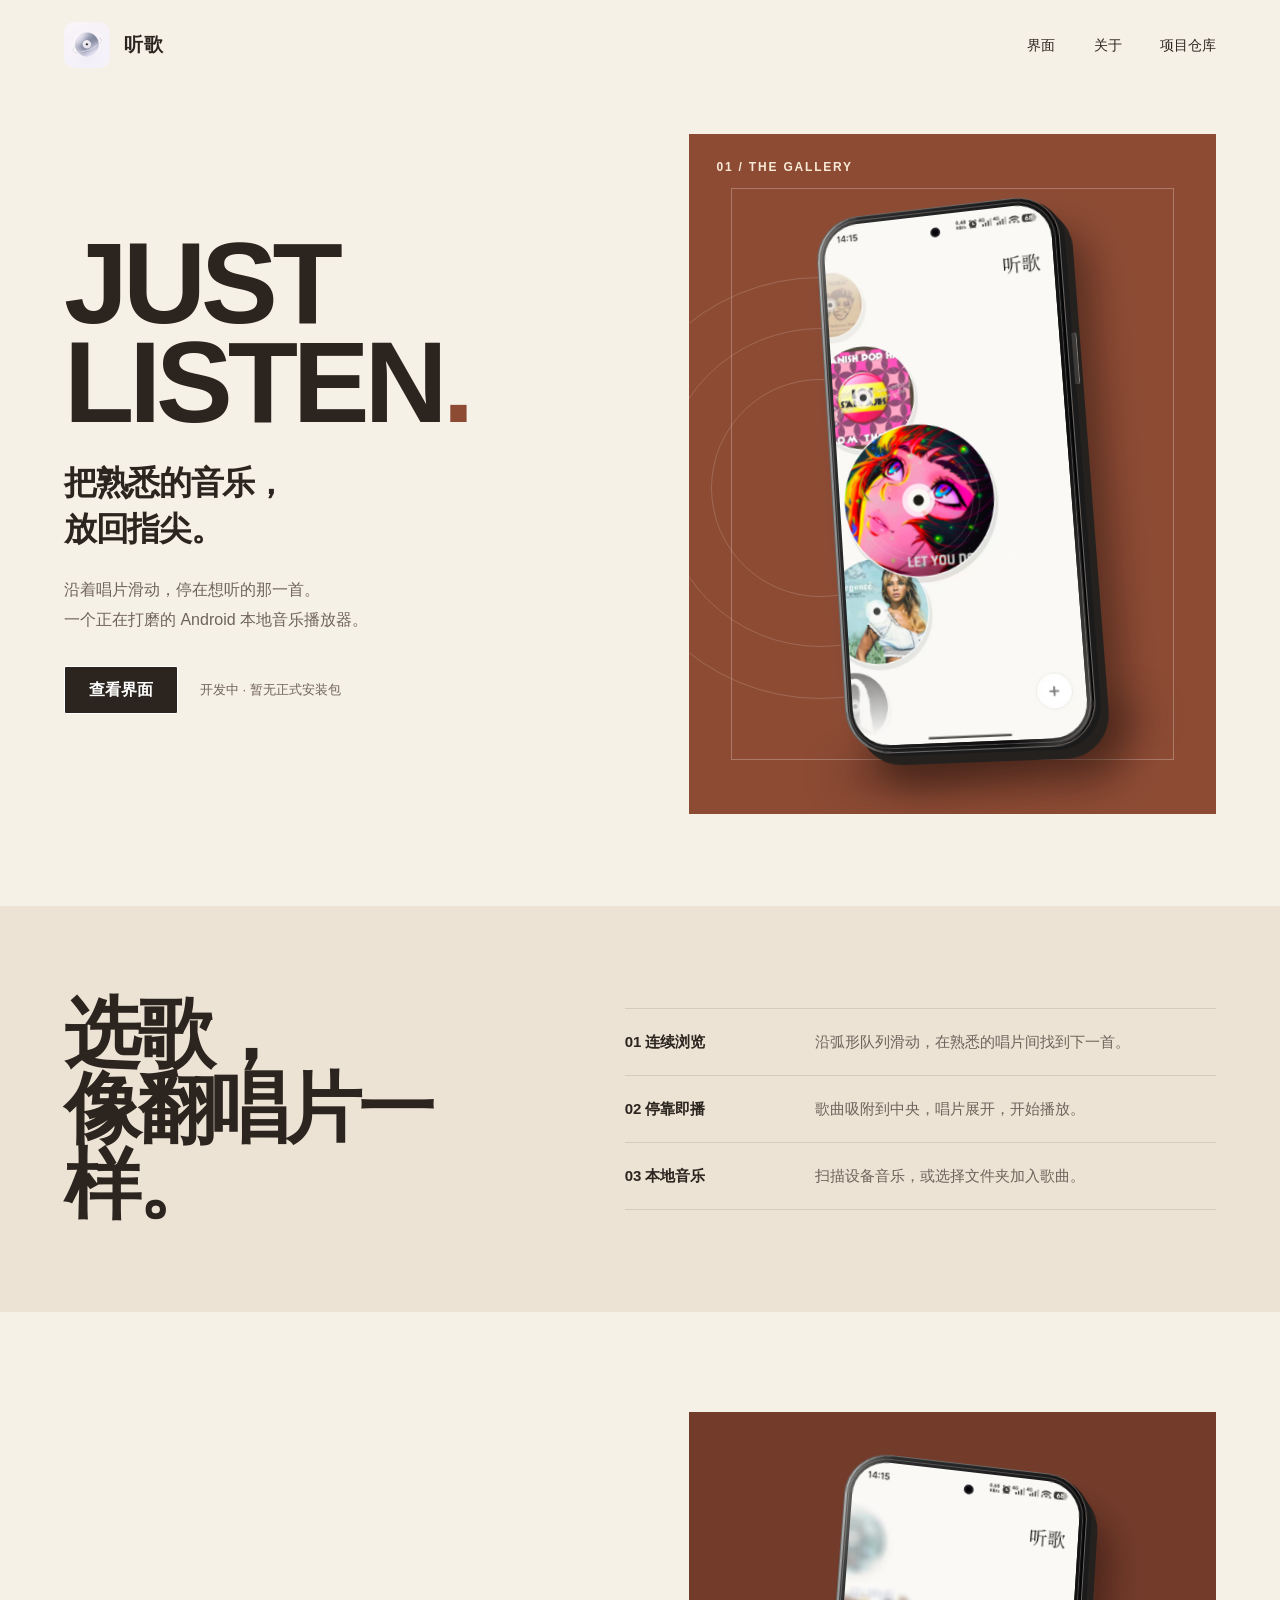
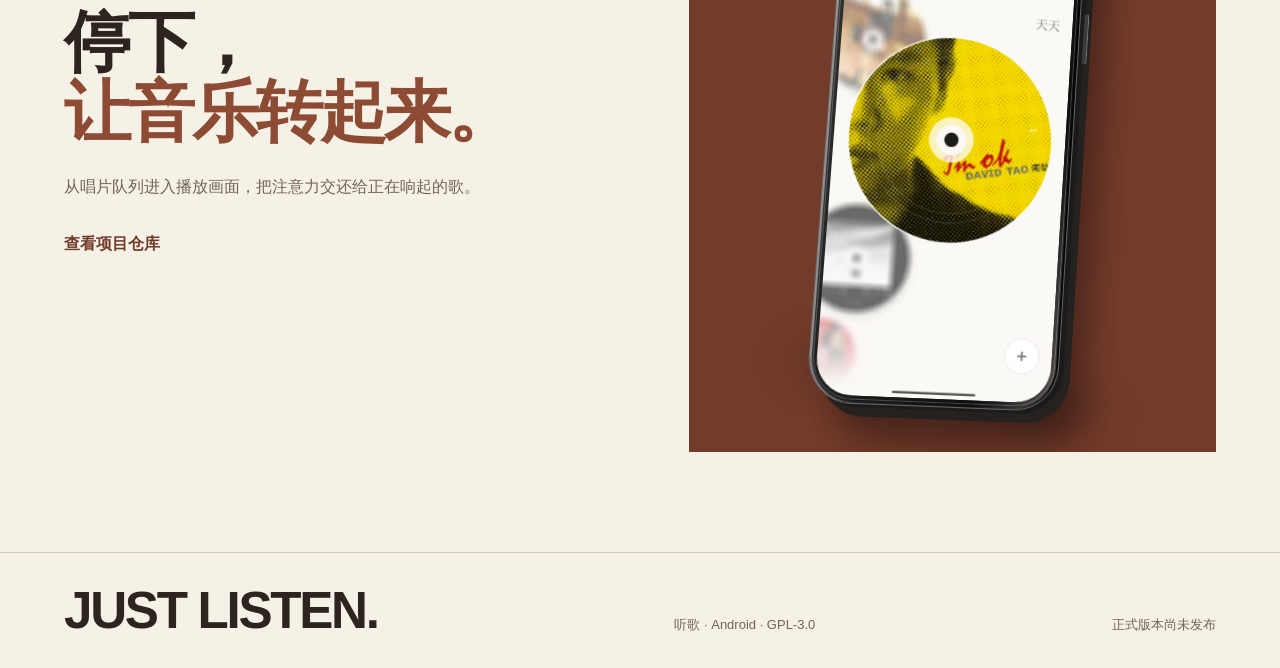
==== docs/index.html @ 6887e05f "Prepare JustListen V0.0.1 source and empty library onboarding" ====
<!doctype html>
<html lang="zh-CN">
<head>
  <meta charset="utf-8">
  <meta name="viewport" content="width=device-width, initial-scale=1">
  <meta name="theme-color" content="#f6f1e7">
  <meta name="description" content="听歌，一款用唱片挑选本地音乐的 Android 播放器。">
  <title>听歌 — JUST LISTEN</title>
  <link rel="icon" href="icon.png">
  <link rel="stylesheet" href="hermes.css">
</head>
<body>
  <a class="skip-link" href="#main">跳转到正文</a>
  <header class="header">
    <a class="brand" href="#top" aria-label="听歌，返回顶部"><img src="icon.png" alt="" width="46" height="46"><span>听歌</span></a>
    <nav aria-label="页面导航"><a href="#screens">界面</a><a href="#about">关于</a><a href="https://github.com/Frrrrrranz/JustListen" target="_blank" rel="noopener noreferrer">项目仓库</a></nav>
  </header>
  <main id="main">
    <section class="hero" id="top" aria-labelledby="hero-title">
      <div class="hero-copy">
        <h1 id="hero-title">JUST<br>LISTEN<span>.</span></h1>
        <p class="statement">把熟悉的音乐，<br>放回指尖。</p>
        <p class="description">沿着唱片滑动，停在想听的那一首。<br>一个正在打磨的 Android 本地音乐播放器。</p>
        <div class="hero-actions"><a class="button button-dark" href="#screens">查看界面</a><span>开发中 · 暂无正式安装包</span></div>
      </div>
      <div class="hero-plate" aria-label="听歌应用主页预览">
        <span class="plate-label">01 / THE GALLERY</span>
        <div class="plate-disc" aria-hidden="true"></div>
        <div class="device-stage">
          <div class="device device-home">
            <div class="device-screen"><img src="主界面无边框.jpg" alt="听歌应用主页：唱片沿屏幕左侧弧线排列" width="1220" height="2712"></div>
            <span class="device-camera" aria-hidden="true"></span>
            <span class="device-button" aria-hidden="true"></span>
          </div>
        </div>
      </div>
    </section>

    <section class="feature-strip" id="about" aria-labelledby="feature-title">
      <h2 id="feature-title">选歌，<br>像翻唱片一样。</h2>
      <div class="feature-grid">
        <p><strong>01 连续浏览</strong><span>沿弧形队列滑动，在熟悉的唱片间找到下一首。</span></p>
        <p><strong>02 停靠即播</strong><span>歌曲吸附到中央，唱片展开，开始播放。</span></p>
        <p><strong>03 本地音乐</strong><span>扫描设备音乐，或选择文件夹加入歌曲。</span></p>
      </div>
    </section>

    <section class="play-section" id="screens" aria-labelledby="play-title">
      <div class="play-copy">
        <h2 id="play-title">停下，<span class="play-title-line">让音乐<span>转起来。</span></span></h2>
        <p>从唱片队列进入播放画面，把注意力交还给正在响起的歌。</p>
        <a class="text-link" href="https://github.com/Frrrrrranz/JustListen" target="_blank" rel="noopener noreferrer">查看项目仓库</a>
      </div>
      <div class="play-plate">
        <div class="device-stage">
          <div class="device device-play">
            <div class="device-screen"><img src="播放无边框.jpg" alt="听歌应用播放画面：中央唱片放大，背景唱片柔化" width="1220" height="2712" loading="lazy"></div>
            <span class="device-camera" aria-hidden="true"></span>
            <span class="device-button" aria-hidden="true"></span>
          </div>
        </div>
      </div>
    </section>
  </main>
  <footer><strong>JUST LISTEN.</strong><span>听歌 · Android · GPL-3.0</span><span>正式版本尚未发布</span></footer>
</body>
</html>
---- docs/hermes.css ----
:root { color-scheme: light; --paper: #f6f1e7; --paper-dark: #ece3d5; --ink: #2c241f; --muted: #6f635b; --rust: #8d4b34; --rust-dark: #733b2a; --line: #d8cbbb; }
* { box-sizing: border-box; }
html { scroll-behavior: smooth; }
body { margin: 0; background: var(--paper); color: var(--ink); font: 16px/1.6 -apple-system, BlinkMacSystemFont, "Noto Sans SC", "Microsoft YaHei", sans-serif; }
img { max-width: 100%; }
a { color: inherit; }
a:focus-visible { outline: 3px solid var(--rust); outline-offset: 4px; }
.skip-link { position: absolute; z-index: 20; left: 16px; top: -60px; padding: 9px 14px; background: var(--ink); color: white; }
.skip-link:focus { top: 16px; }
.header { display: flex; align-items: center; justify-content: space-between; gap: 24px; max-width: 1440px; margin: auto; padding: 22px clamp(24px, 5vw, 72px); }
.brand { display: inline-flex; align-items: center; gap: 14px; font-size: 19px; font-weight: 800; letter-spacing: .03em; text-decoration: none; white-space: nowrap; }
.brand img { display: block; width: 46px; height: 46px; border-radius: 10px; }
nav { display: flex; gap: clamp(16px, 3vw, 42px); }
nav a { font-size: 14px; text-decoration: none; }
nav a:hover, .text-link:hover { text-decoration: underline; text-underline-offset: 5px; }
.hero { display: grid; grid-template-columns: minmax(0, 1fr) minmax(0, .92fr); gap: 4vw; align-items: center; max-width: 1440px; margin: auto; padding: 44px clamp(24px, 5vw, 72px) 92px; }
.eyebrow { margin: 0 0 30px; color: var(--rust); font: 750 13px/1.4 "Arial Narrow", Arial, sans-serif; letter-spacing: .16em; }
h1, h2, p { margin-top: 0; }
h1, .feature-strip h2, .play-copy h2, footer strong { font-family: "Arial Narrow", "Roboto Condensed", Impact, sans-serif; font-stretch: condensed; font-weight: 800; letter-spacing: -.045em; }
h1 { margin: 0 0 28px; font-size: clamp(72px, 9vw, 136px); line-height: .86; }
h1 span, .play-copy h2 span { color: var(--rust); }
.statement { margin-bottom: 22px; font-size: clamp(25px, 2.6vw, 39px); font-weight: 650; line-height: 1.4; letter-spacing: -.04em; }
.description { margin-bottom: 32px; color: var(--muted); line-height: 1.85; }
.hero-actions { display: flex; align-items: center; gap: 22px; flex-wrap: wrap; }
.hero-actions span { color: var(--muted); font-size: 13px; }
.button { display: inline-flex; align-items: center; justify-content: center; min-height: 48px; padding: 10px 24px; border: 1px solid currentColor; border-radius: 2px; font-weight: 700; text-decoration: none; transition: background .2s ease, color .2s ease; }
.button-dark { background: var(--ink); color: white; }
.button-dark:hover { background: var(--rust-dark); }
.hero-plate { position: relative; display: flex; align-items: center; justify-content: center; height: min(680px, 59vw); min-height: 510px; overflow: hidden; background: var(--rust); }
.hero-plate::before { content: ""; position: absolute; inset: 8%; border: 1px solid rgba(255,255,255,.26); }
.plate-label { position: absolute; top: 26px; left: 28px; z-index: 2; color: #f7e9d6; font: 700 12px "Arial Narrow", Arial, sans-serif; letter-spacing: .15em; }
.plate-disc { position: absolute; top: 21%; left: -15%; width: 80%; aspect-ratio: 1; border: 1px solid rgba(255,255,255,.17); border-radius: 50%; }
.plate-disc::before, .plate-disc::after { content: ""; position: absolute; inset: 12%; border: 1px solid rgba(255,255,255,.16); border-radius: 50%; }
.plate-disc::after { inset: 24%; }
.device-stage { position: relative; display: grid; place-items: center; width: 100%; height: 100%; perspective: 1100px; }
.device-stage::after { content: ""; position: absolute; right: 12%; bottom: 7%; width: 60%; height: 6%; border-radius: 50%; background: rgba(25, 12, 9, .34); filter: blur(20px); transform: rotate(-12deg); }
.device { position: relative; z-index: 1; width: min(56%, 250px); aspect-ratio: 0.459; padding: 7px; border: 1px solid #696664; border-radius: 44px; background: linear-gradient(105deg, #777674 0%, #2d2d2d 12%, #0e0e0e 78%, #555250 100%); box-shadow: inset 2px 0 1px rgba(255,255,255,.5), inset -2px 0 1px #050505, 5px 3px 0 #1b1b1b, 12px 12px 0 #25211f, 28px 36px 35px rgba(25,12,9,.44); transform-style: preserve-3d; }
.device::before { content: ""; position: absolute; inset: 3px; border: 1px solid rgba(255,255,255,.22); border-radius: 40px; pointer-events: none; }
.device-home { transform: rotateX(3deg) rotateY(-9deg) rotateZ(-4deg); }
.device-play { transform: rotateX(3deg) rotateY(9deg) rotateZ(4deg); }
.device-screen { width: 100%; height: 100%; overflow: hidden; border-radius: 36px; background: #faf9f6; }
.device-screen img { display: block; width: 100%; height: 100%; object-fit: cover; }
.device-camera { position: absolute; top: 20px; left: 50%; width: 10px; height: 10px; border: 2px solid #202126; border-radius: 50%; background: #050508; box-shadow: 0 0 0 1px rgba(255,255,255,.18); transform: translateX(-50%); }
.device-button { position: absolute; top: 26%; right: -9px; width: 4px; height: 51px; border-radius: 0 2px 2px 0; background: #3c3a38; box-shadow: 1px 0 0 #7e7b77; }
.feature-strip { display: grid; grid-template-columns: .9fr 1.1fr; gap: clamp(28px, 6vw, 100px); padding: 90px max(clamp(24px, 5vw, 72px), calc((100vw - 1296px) / 2)); background: var(--paper-dark); }
.feature-strip h2 { margin: 0; font-size: clamp(55px, 6vw, 94px); line-height: .98; }
.feature-grid { display: grid; gap: 0; align-self: center; }
.feature-grid p { display: grid; grid-template-columns: 170px 1fr; gap: 20px; margin: 0; padding: 21px 0; border-top: 1px solid var(--line); }
.feature-grid p:last-child { border-bottom: 1px solid var(--line); }
.feature-grid strong { font-size: 15px; }
.feature-grid span { color: var(--muted); font-size: 15px; }
.play-section { display: grid; grid-template-columns: minmax(0, 1fr) minmax(0, .92fr); gap: 4vw; align-items: center; max-width: 1440px; margin: auto; padding: 100px clamp(24px, 5vw, 72px); }
.play-copy h2 { margin-bottom: 24px; font-size: clamp(42px, 5.2vw, 76px); line-height: 1.06; }
.play-title-line { display: block; white-space: nowrap; }
.play-copy p:not(.eyebrow) { max-width: 26em; margin-bottom: 30px; color: var(--muted); line-height: 1.85; }
.text-link { color: var(--rust-dark); font-weight: 700; text-decoration: none; }
.play-plate { display: flex; justify-content: center; align-items: center; height: min(640px, 57vw); min-height: 480px; overflow: hidden; background: var(--rust-dark); }
.play-plate .device-stage::after { right: 21%; transform: rotate(11deg); }
footer { display: flex; align-items: end; justify-content: space-between; gap: 24px; padding: 32px clamp(24px, 5vw, 72px); border-top: 1px solid var(--line); }
footer strong { font-size: clamp(36px, 4vw, 60px); line-height: 1; }
footer span { color: var(--muted); font-size: 13px; }
@media (max-width: 960px) {
  .hero { grid-template-columns: 1fr 1fr; gap: 26px; }
  h1 { font-size: clamp(66px, 9vw, 92px); }
  .device { width: min(58%, 230px); }
  .feature-strip { display: block; }
  .feature-grid { margin-top: 36px; }
  .play-section { grid-template-columns: 1fr 1fr; }
}
@media (max-width: 700px) {
  .header { padding-top: 16px; padding-bottom: 16px; }
  .brand { font-size: 16px; gap: 10px; }
  .brand img { width: 40px; height: 40px; }
  nav { gap: 14px; }
  nav a { font-size: 12px; }
  nav a:nth-child(2) { display: none; }
  .hero { display: flex; flex-direction: column; align-items: stretch; gap: 42px; padding-top: 48px; padding-bottom: 60px; }
  h1 { font-size: clamp(70px, 15vw, 110px); }
  .eyebrow { margin-bottom: 25px; }
  .description br { display: none; }
  .hero-plate { height: 540px; min-height: 0; }
  .device { width: min(58%, 220px); }
  .feature-strip { padding-top: 68px; padding-bottom: 68px; }
  .feature-strip h2 { font-size: clamp(55px, 12vw, 85px); }
  .feature-grid p { grid-template-columns: 1fr; gap: 5px; }
  .play-section { display: flex; flex-direction: column; align-items: stretch; gap: 40px; padding-top: 72px; padding-bottom: 72px; }
  .play-copy h2 { font-size: clamp(36px, 10vw, 60px); }
  .play-plate { height: 540px; min-height: 0; }
  footer { display: grid; grid-template-columns: 1fr 1fr; align-items: end; }
  footer strong { grid-column: 1 / -1; }
}
@media (max-width: 400px) { nav a:nth-child(1) { display: none; } h1 { font-size: 68px; } .device { width: min(54%, 195px); } .play-plate { height: 480px; } }
@media (prefers-reduced-motion: reduce) { html { scroll-behavior: auto; } *, *::before, *::after { transition-duration: .01ms !important; animation-duration: .01ms !important; } }
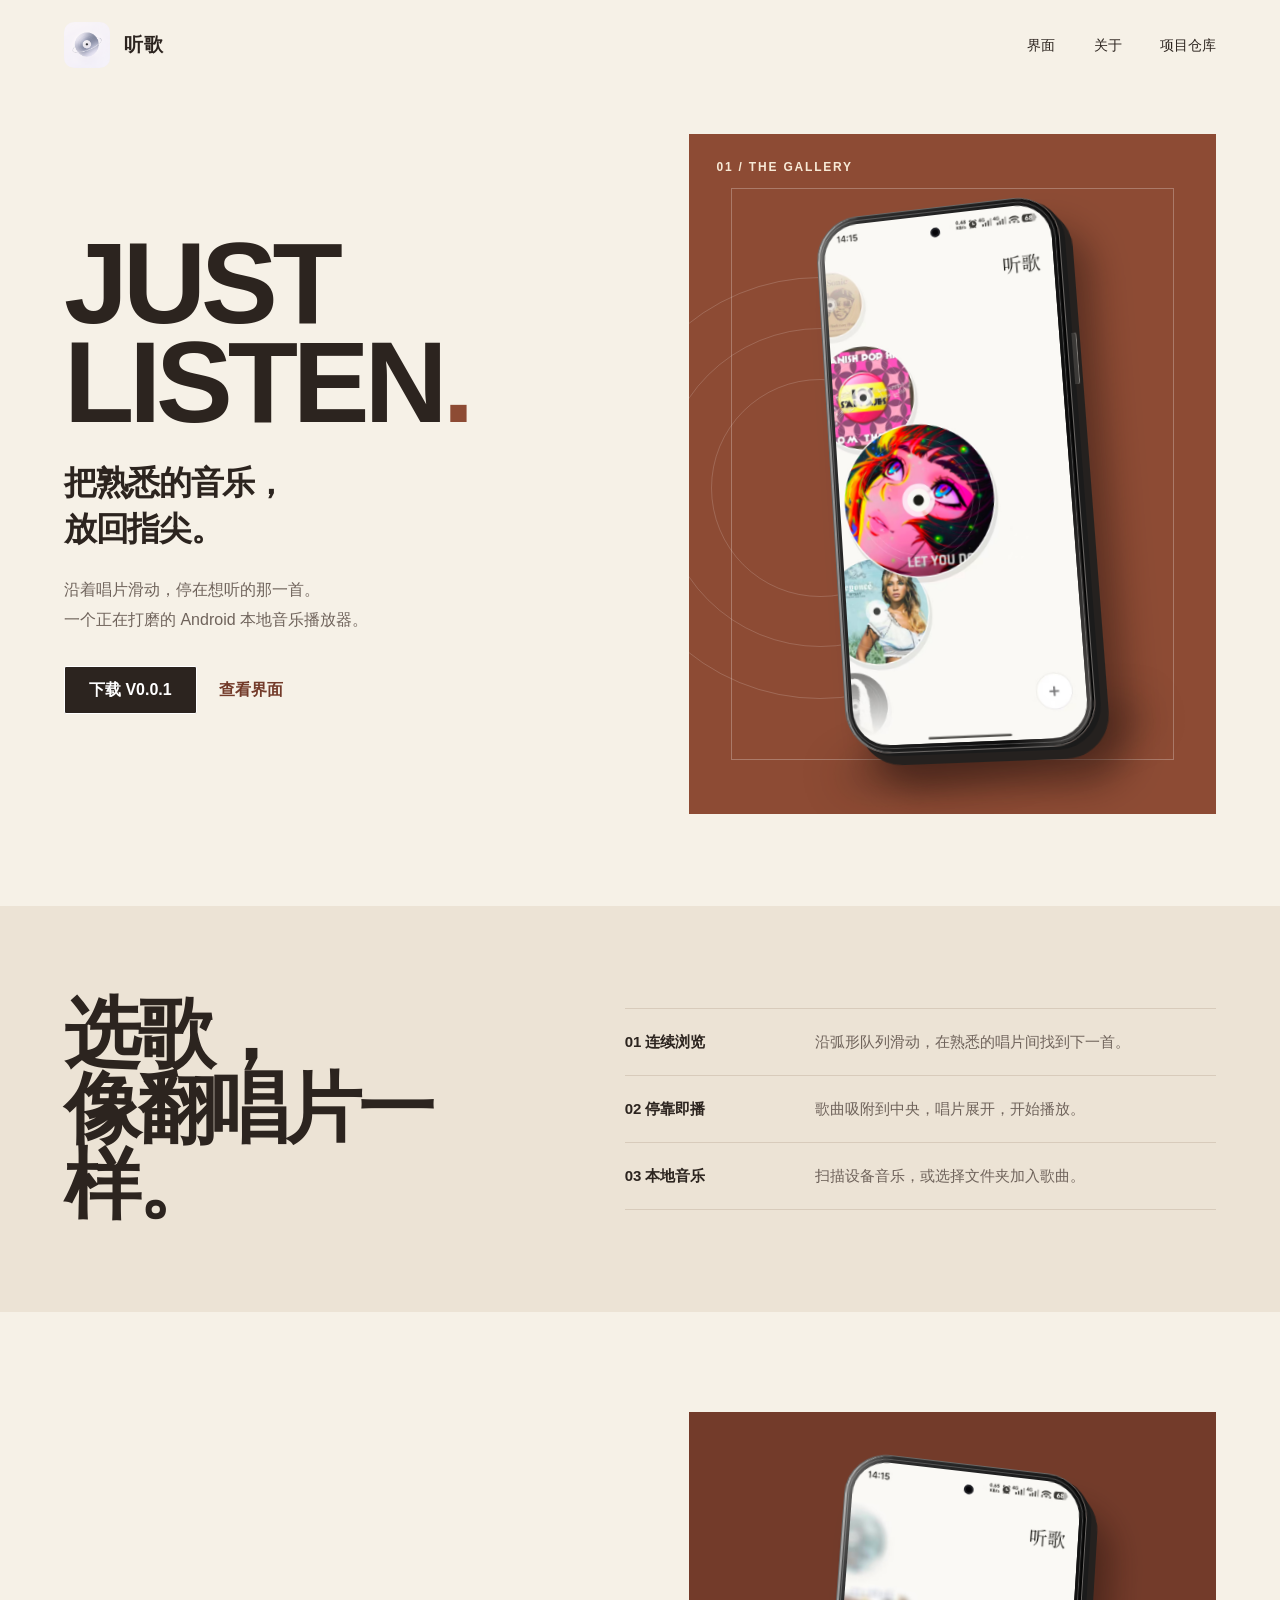
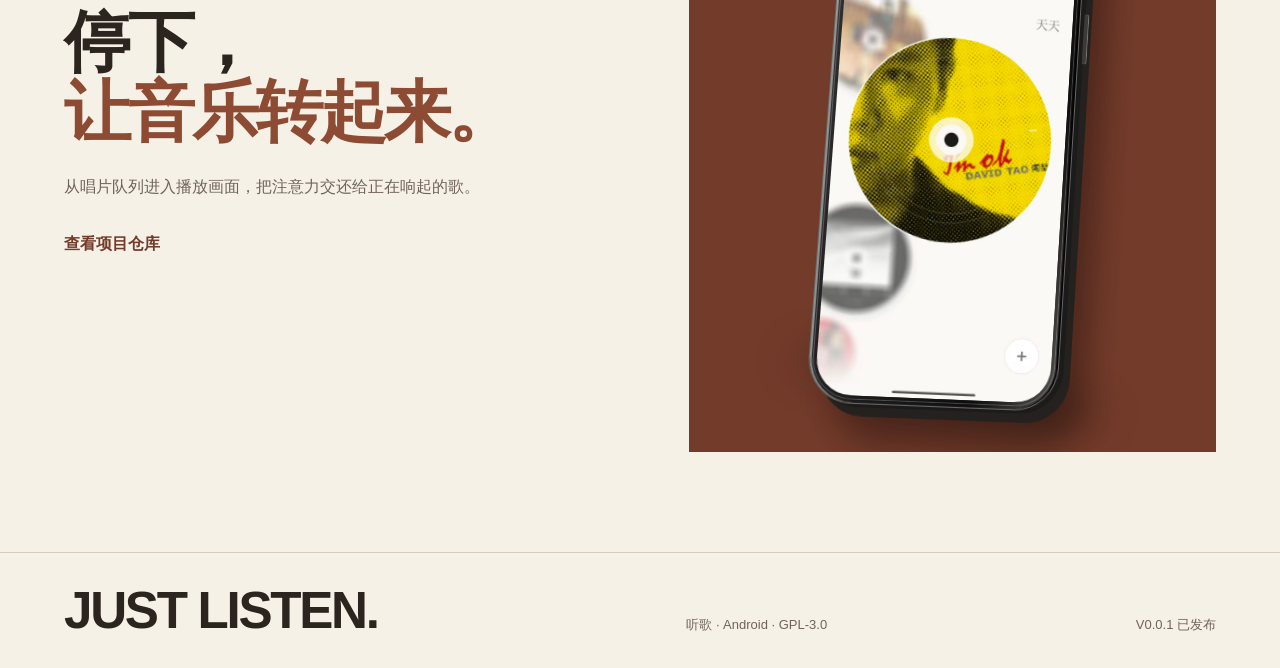
==== commit 3265d5e1: "Link V0.0.1 release from site and README" ====
--- a/docs/index.html
+++ b/docs/index.html
@@ -21,7 +21,7 @@
         <h1 id="hero-title">JUST<br>LISTEN<span>.</span></h1>
         <p class="statement">把熟悉的音乐，<br>放回指尖。</p>
         <p class="description">沿着唱片滑动，停在想听的那一首。<br>一个正在打磨的 Android 本地音乐播放器。</p>
-        <div class="hero-actions"><a class="button button-dark" href="#screens">查看界面</a><span>开发中 · 暂无正式安装包</span></div>
+        <div class="hero-actions"><a class="button button-dark" href="https://github.com/Frrrrrranz/JustListen/releases/tag/V0.0.1">下载 V0.0.1</a><a class="text-link" href="#screens">查看界面</a></div>
       </div>
       <div class="hero-plate" aria-label="听歌应用主页预览">
         <span class="plate-label">01 / THE GALLERY</span>
@@ -62,6 +62,6 @@
       </div>
     </section>
   </main>
-  <footer><strong>JUST LISTEN.</strong><span>听歌 · Android · GPL-3.0</span><span>正式版本尚未发布</span></footer>
+  <footer><strong>JUST LISTEN.</strong><span>听歌 · Android · GPL-3.0</span><span>V0.0.1 已发布</span></footer>
 </body>
 </html>
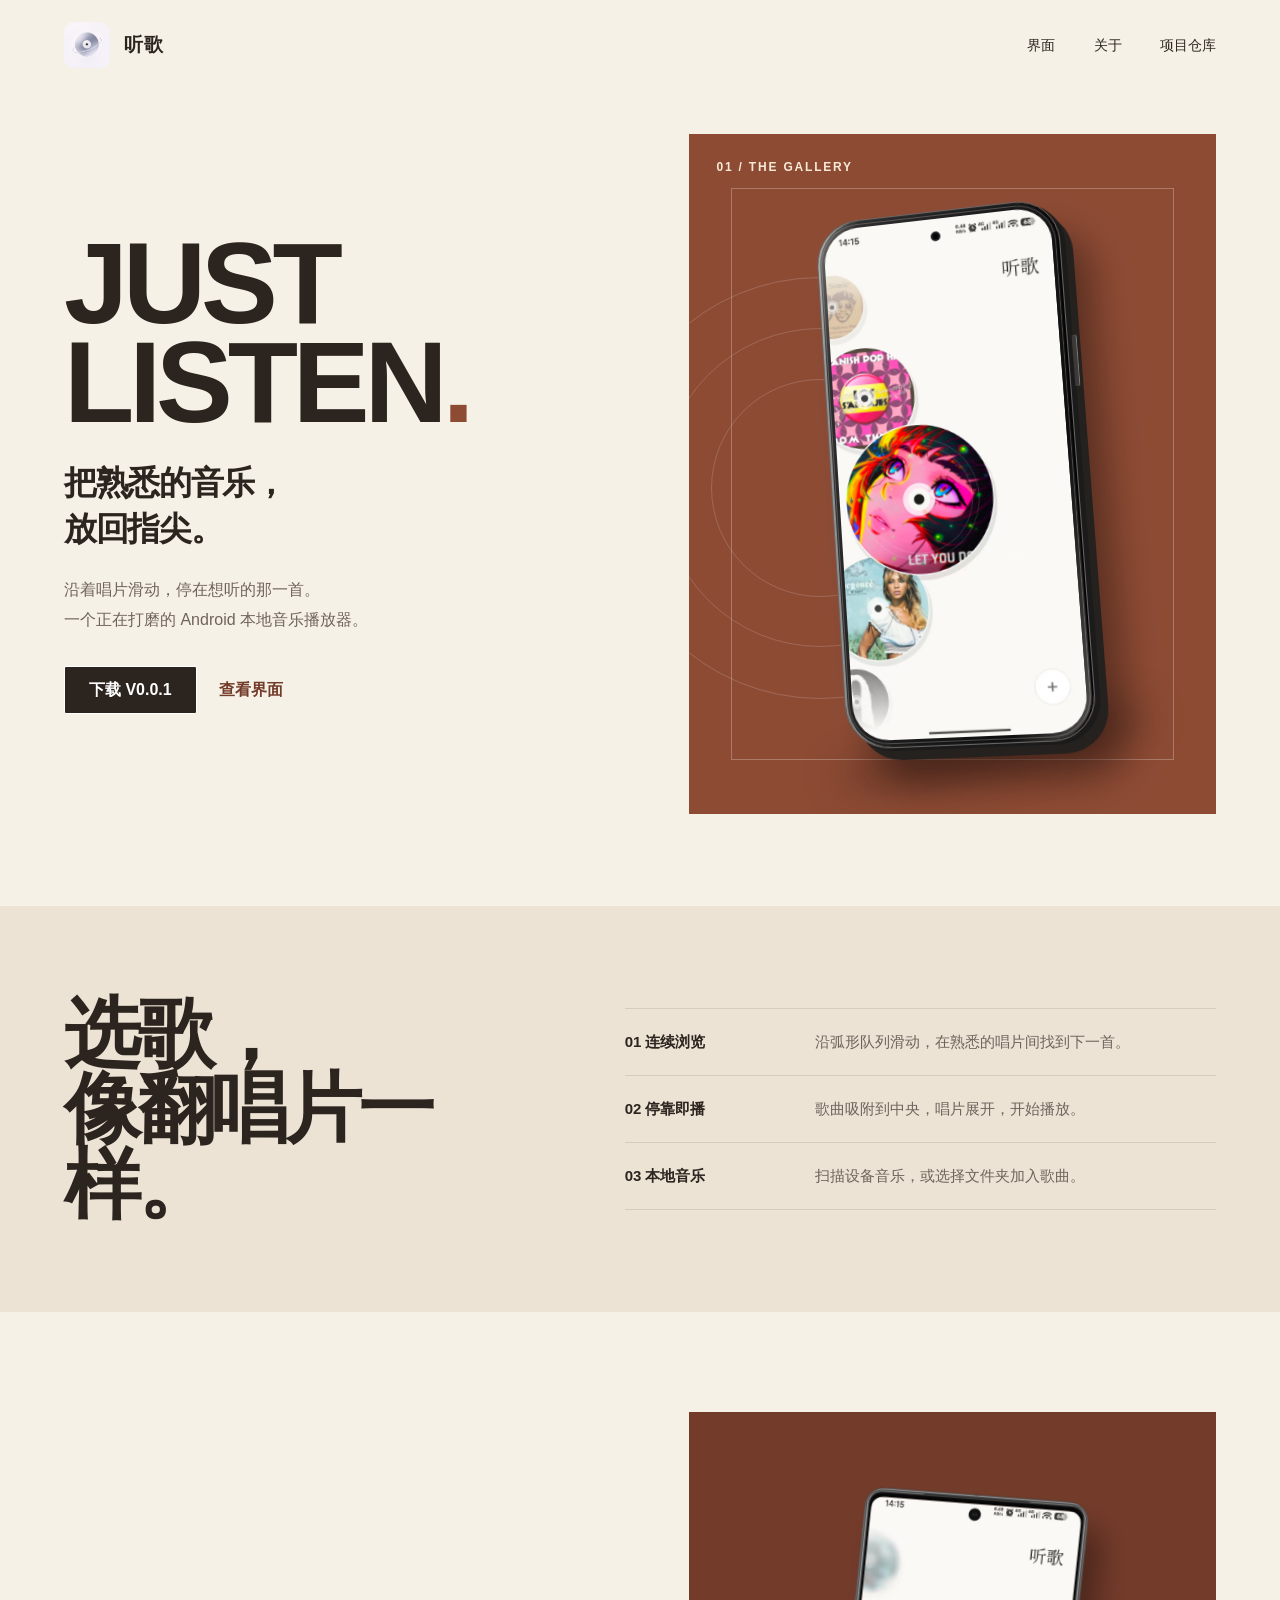
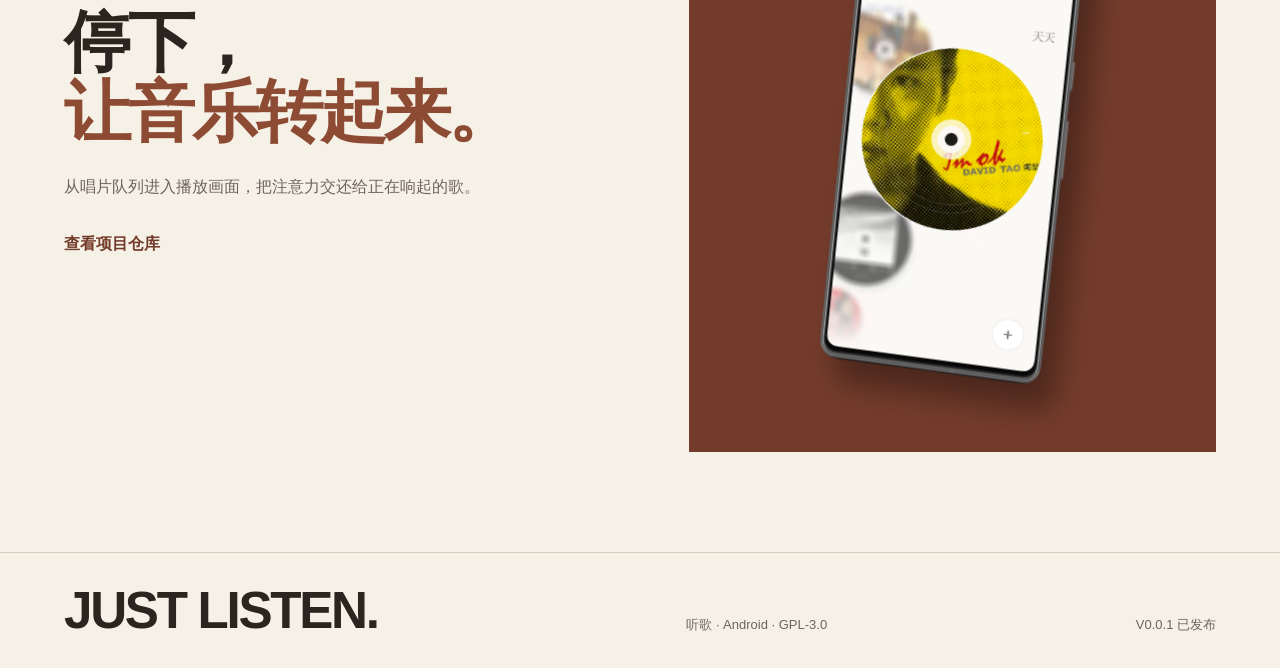
==== commit 3f8012b6: "Use Pixel 7 Pro frame for playback showcase" ====
--- a/docs/index.html
+++ b/docs/index.html
@@ -52,12 +52,9 @@
         <a class="text-link" href="https://github.com/Frrrrrranz/JustListen" target="_blank" rel="noopener noreferrer">查看项目仓库</a>
       </div>
       <div class="play-plate">
-        <div class="device-stage">
-          <div class="device device-play">
-            <div class="device-screen"><img src="播放无边框.jpg" alt="听歌应用播放画面：中央唱片放大，背景唱片柔化" width="1220" height="2712" loading="lazy"></div>
-            <span class="device-camera" aria-hidden="true"></span>
-            <span class="device-button" aria-hidden="true"></span>
-          </div>
+        <div class="pixel-phone">
+          <div class="pixel-phone-screen"><img src="播放无边框.jpg" alt="听歌应用播放画面：中央唱片放大，背景唱片柔化" width="1220" height="2712" loading="lazy"></div>
+          <img class="pixel-phone-frame" src="assets/pixel-7-pro-obsidian.png" alt="" width="600" height="1301" loading="lazy">
         </div>
       </div>
     </section>
--- a/docs/hermes.css
+++ b/docs/hermes.css
@@ -34,12 +34,11 @@
 .plate-disc::after { inset: 24%; }
 .device-stage { position: relative; display: grid; place-items: center; width: 100%; height: 100%; perspective: 1100px; }
 .device-stage::after { content: ""; position: absolute; right: 12%; bottom: 7%; width: 60%; height: 6%; border-radius: 50%; background: rgba(25, 12, 9, .34); filter: blur(20px); transform: rotate(-12deg); }
-.device { position: relative; z-index: 1; width: min(56%, 250px); aspect-ratio: 0.459; padding: 7px; border: 1px solid #696664; border-radius: 44px; background: linear-gradient(105deg, #777674 0%, #2d2d2d 12%, #0e0e0e 78%, #555250 100%); box-shadow: inset 2px 0 1px rgba(255,255,255,.5), inset -2px 0 1px #050505, 5px 3px 0 #1b1b1b, 12px 12px 0 #25211f, 28px 36px 35px rgba(25,12,9,.44); transform-style: preserve-3d; }
+.device { position: relative; z-index: 1; width: min(56%, 250px); padding: 7px; border: 1px solid #696664; border-radius: 44px; background: linear-gradient(105deg, #777674 0%, #2d2d2d 12%, #0e0e0e 78%, #555250 100%); box-shadow: inset 2px 0 1px rgba(255,255,255,.5), inset -2px 0 1px #050505, 5px 3px 0 #1b1b1b, 12px 12px 0 #25211f, 28px 36px 35px rgba(25,12,9,.44); transform-style: preserve-3d; }
 .device::before { content: ""; position: absolute; inset: 3px; border: 1px solid rgba(255,255,255,.22); border-radius: 40px; pointer-events: none; }
 .device-home { transform: rotateX(3deg) rotateY(-9deg) rotateZ(-4deg); }
-.device-play { transform: rotateX(3deg) rotateY(9deg) rotateZ(4deg); }
-.device-screen { width: 100%; height: 100%; overflow: hidden; border-radius: 36px; background: #faf9f6; }
-.device-screen img { display: block; width: 100%; height: 100%; object-fit: cover; }
+.device-screen { width: 100%; overflow: hidden; border-radius: 36px; background: #faf9f6; }
+.device-screen img { display: block; width: 100%; height: auto; }
 .device-camera { position: absolute; top: 20px; left: 50%; width: 10px; height: 10px; border: 2px solid #202126; border-radius: 50%; background: #050508; box-shadow: 0 0 0 1px rgba(255,255,255,.18); transform: translateX(-50%); }
 .device-button { position: absolute; top: 26%; right: -9px; width: 4px; height: 51px; border-radius: 0 2px 2px 0; background: #3c3a38; box-shadow: 1px 0 0 #7e7b77; }
 .feature-strip { display: grid; grid-template-columns: .9fr 1.1fr; gap: clamp(28px, 6vw, 100px); padding: 90px max(clamp(24px, 5vw, 72px), calc((100vw - 1296px) / 2)); background: var(--paper-dark); }
@@ -55,7 +54,10 @@
 .play-copy p:not(.eyebrow) { max-width: 26em; margin-bottom: 30px; color: var(--muted); line-height: 1.85; }
 .text-link { color: var(--rust-dark); font-weight: 700; text-decoration: none; }
 .play-plate { display: flex; justify-content: center; align-items: center; height: min(640px, 57vw); min-height: 480px; overflow: hidden; background: var(--rust-dark); }
-.play-plate .device-stage::after { right: 21%; transform: rotate(11deg); }
+.pixel-phone { position: relative; width: min(67%, 264px); aspect-ratio: 600 / 1301; transform: perspective(1000px) rotateY(-7deg) rotateZ(6deg); filter: drop-shadow(17px 24px 14px rgba(24, 12, 10, .42)); }
+.pixel-phone-screen { position: absolute; left: 10%; top: 9.992%; width: 80%; height: 80.015%; overflow: hidden; -webkit-mask: url("assets/pixel-7-pro-display.svg") center / 100% 100% no-repeat; mask: url("assets/pixel-7-pro-display.svg") center / 100% 100% no-repeat; }
+.pixel-phone-screen img { display: block; width: 100%; height: 100%; object-fit: cover; }
+.pixel-phone-frame { position: absolute; inset: 0; display: block; width: 100%; height: 100%; pointer-events: none; }
 footer { display: flex; align-items: end; justify-content: space-between; gap: 24px; padding: 32px clamp(24px, 5vw, 72px); border-top: 1px solid var(--line); }
 footer strong { font-size: clamp(36px, 4vw, 60px); line-height: 1; }
 footer span { color: var(--muted); font-size: 13px; }
@@ -86,8 +88,9 @@
   .play-section { display: flex; flex-direction: column; align-items: stretch; gap: 40px; padding-top: 72px; padding-bottom: 72px; }
   .play-copy h2 { font-size: clamp(36px, 10vw, 60px); }
   .play-plate { height: 540px; min-height: 0; }
+  .pixel-phone { width: min(55%, 210px); }
   footer { display: grid; grid-template-columns: 1fr 1fr; align-items: end; }
   footer strong { grid-column: 1 / -1; }
 }
-@media (max-width: 400px) { nav a:nth-child(1) { display: none; } h1 { font-size: 68px; } .device { width: min(54%, 195px); } .play-plate { height: 480px; } }
+@media (max-width: 400px) { nav a:nth-child(1) { display: none; } h1 { font-size: 68px; } .device { width: min(54%, 195px); } .play-plate { height: 480px; } .pixel-phone { width: min(55%, 185px); } }
 @media (prefers-reduced-motion: reduce) { html { scroll-behavior: auto; } *, *::before, *::after { transition-duration: .01ms !important; animation-duration: .01ms !important; } }
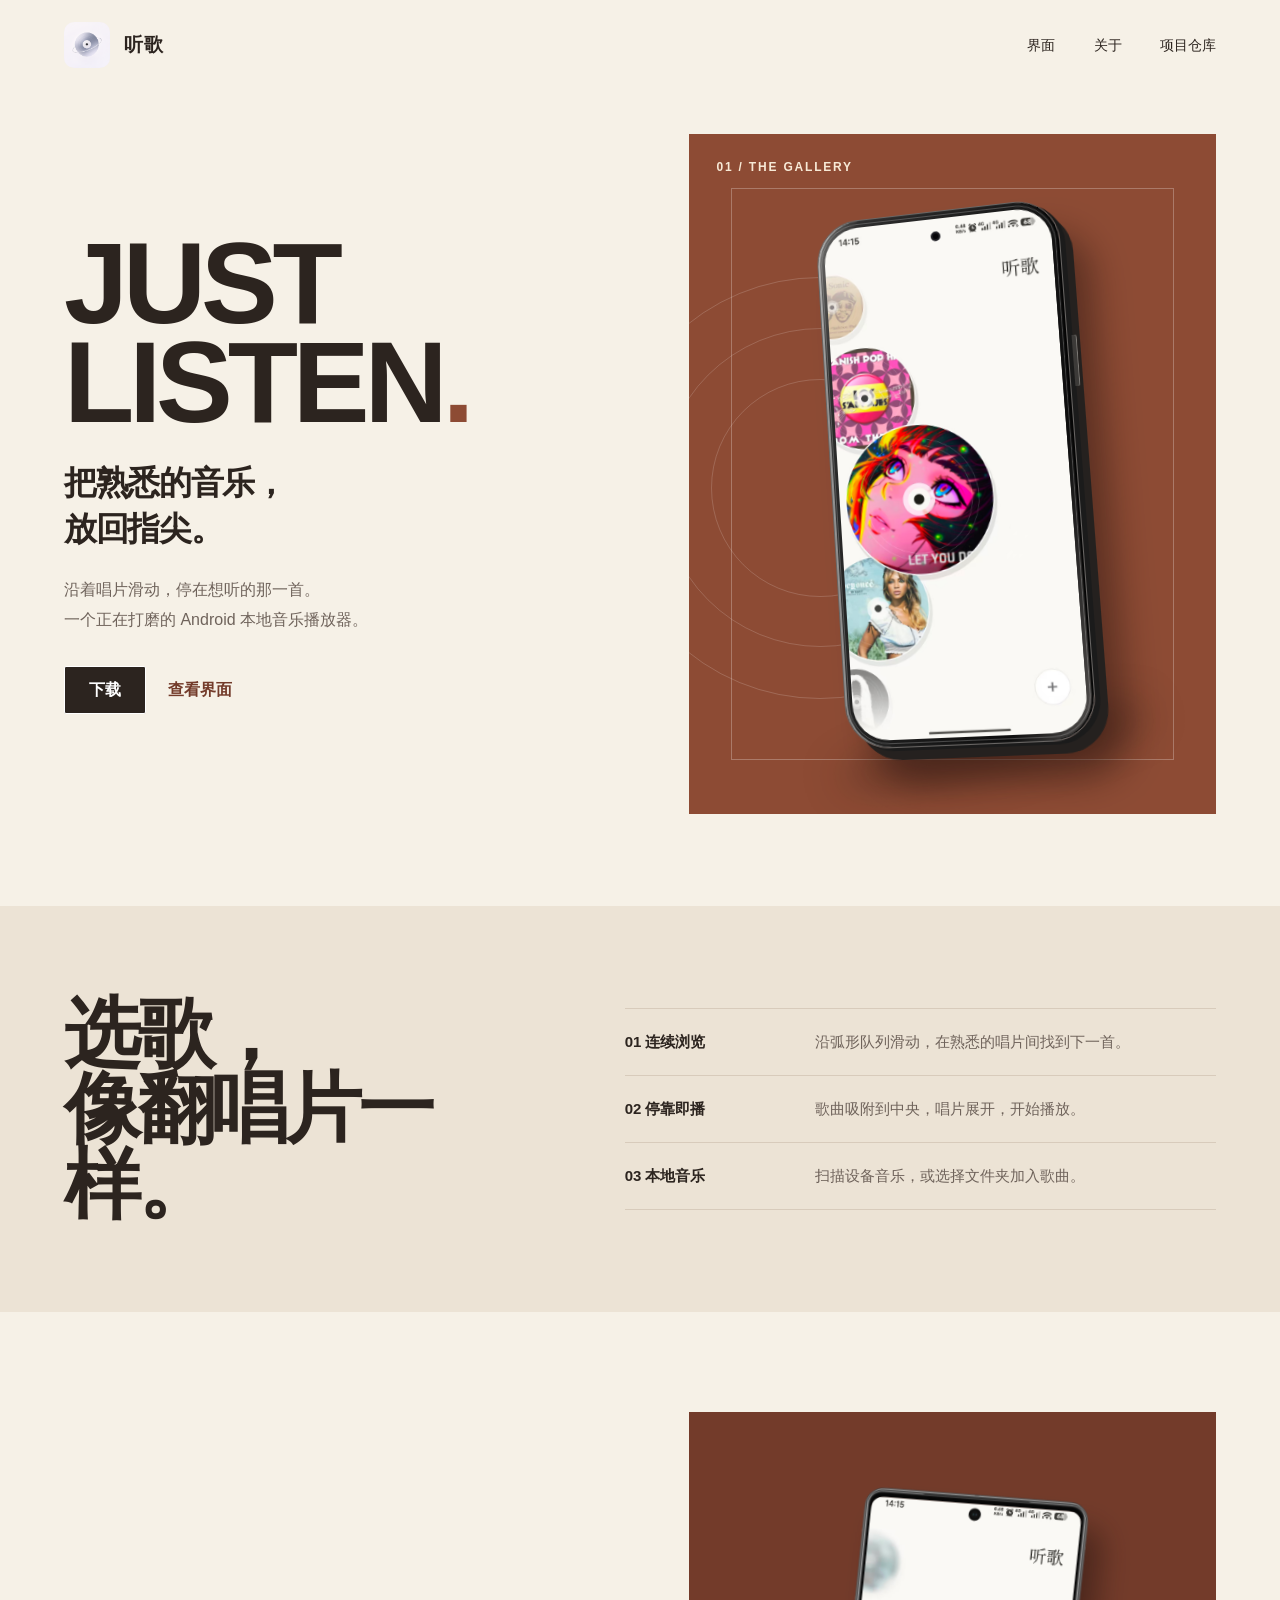
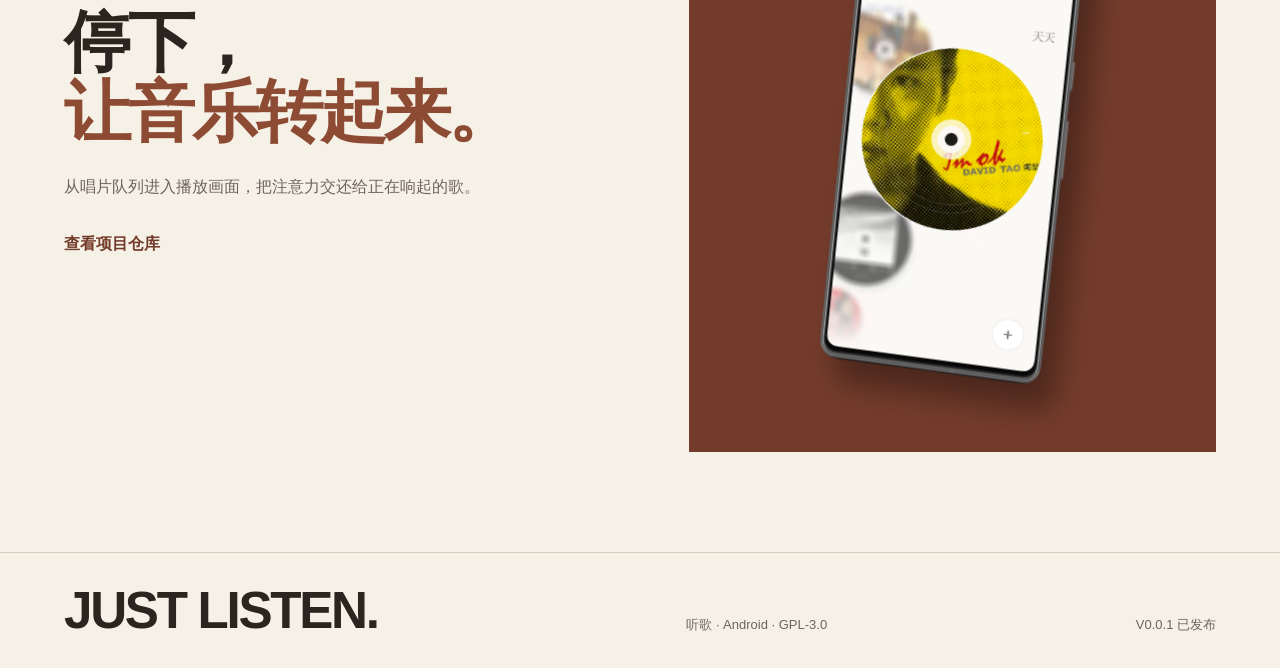
==== commit 29708e85: "Download APK directly from showcase" ====
--- a/docs/index.html
+++ b/docs/index.html
@@ -7,7 +7,7 @@
   <meta name="description" content="听歌，一款用唱片挑选本地音乐的 Android 播放器。">
   <title>听歌 — JUST LISTEN</title>
   <link rel="icon" href="icon.png">
-  <link rel="stylesheet" href="hermes.css">
+  <link rel="stylesheet" href="hermes.css?v=2">
 </head>
 <body>
   <a class="skip-link" href="#main">跳转到正文</a>
@@ -21,7 +21,7 @@
         <h1 id="hero-title">JUST<br>LISTEN<span>.</span></h1>
         <p class="statement">把熟悉的音乐，<br>放回指尖。</p>
         <p class="description">沿着唱片滑动，停在想听的那一首。<br>一个正在打磨的 Android 本地音乐播放器。</p>
-        <div class="hero-actions"><a class="button button-dark" href="https://github.com/Frrrrrranz/JustListen/releases/tag/V0.0.1">下载 V0.0.1</a><a class="text-link" href="#screens">查看界面</a></div>
+        <div class="hero-actions"><a class="button button-dark" href="https://github.com/Frrrrrranz/JustListen/releases/download/V0.0.1/JustListen-V0.0.1.apk" aria-label="下载 Android 安装包">下载</a><a class="text-link" href="#screens">查看界面</a></div>
       </div>
       <div class="hero-plate" aria-label="听歌应用主页预览">
         <span class="plate-label">01 / THE GALLERY</span>
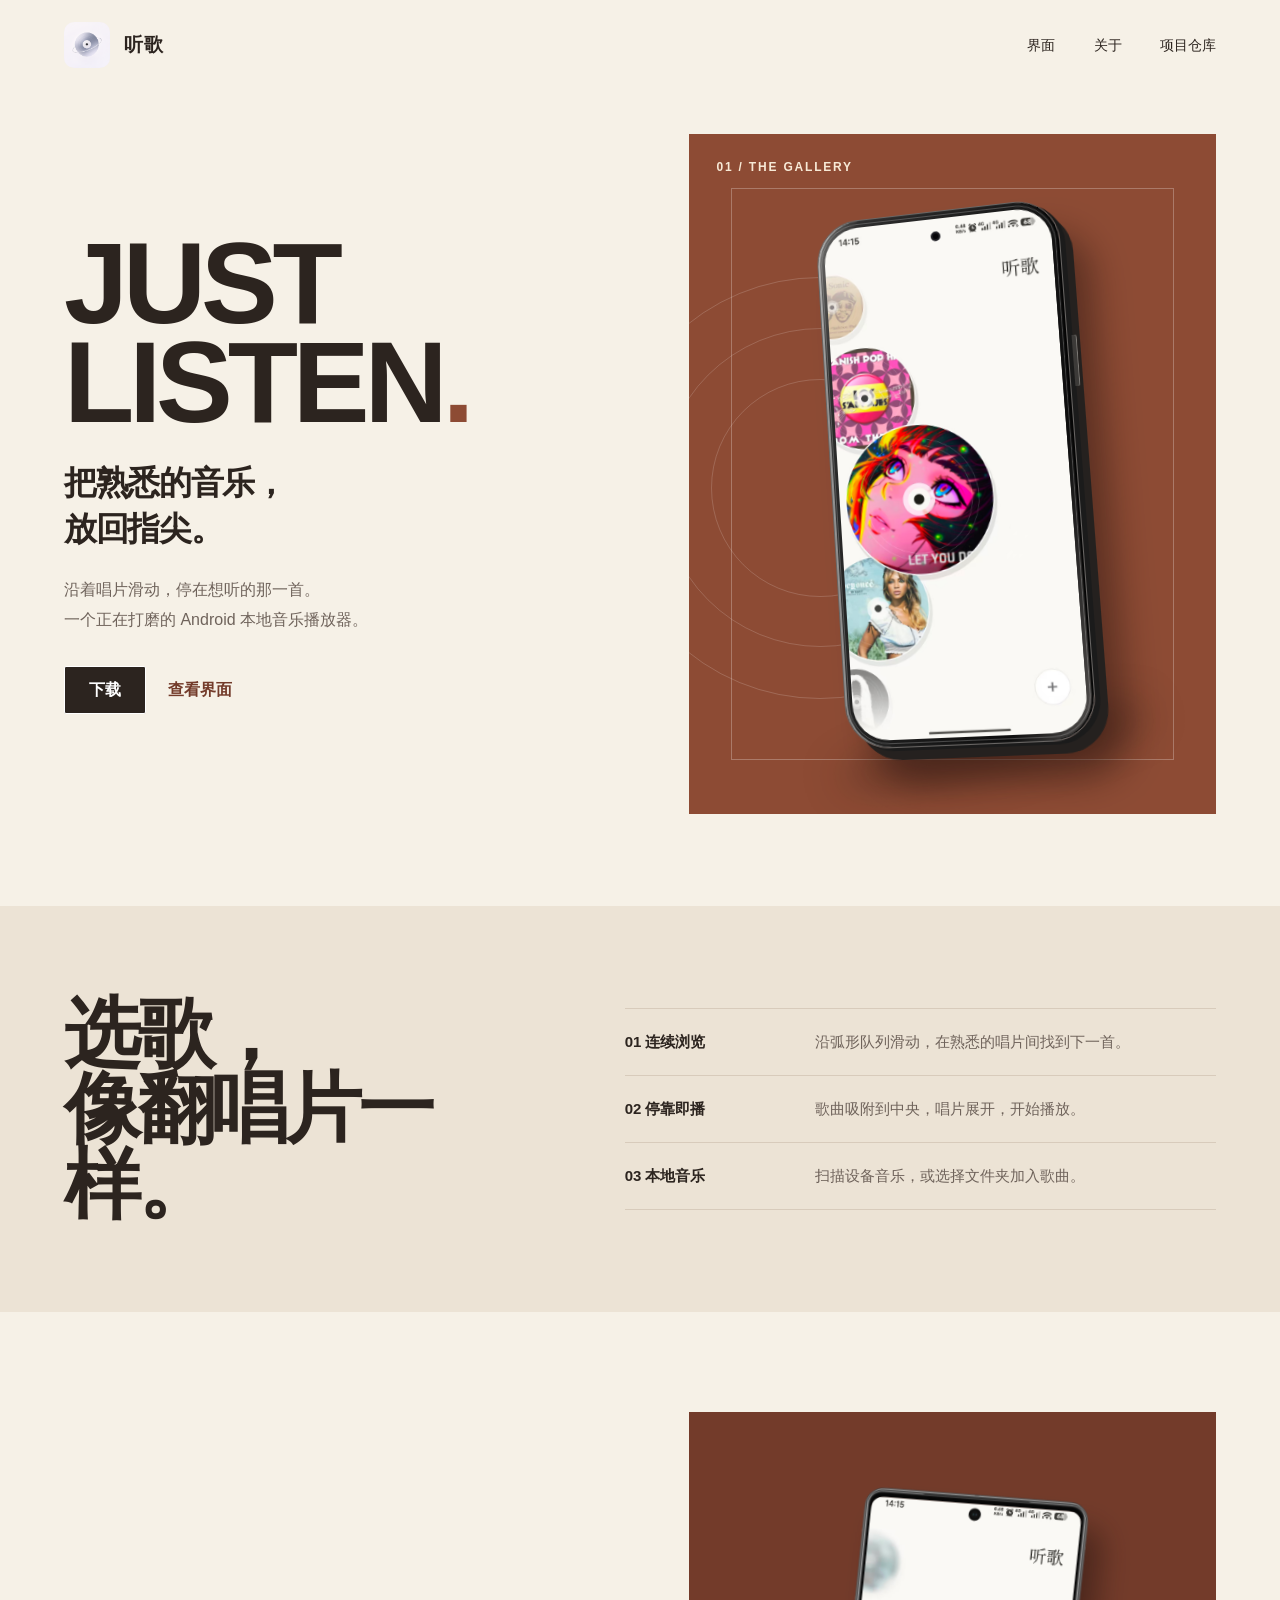
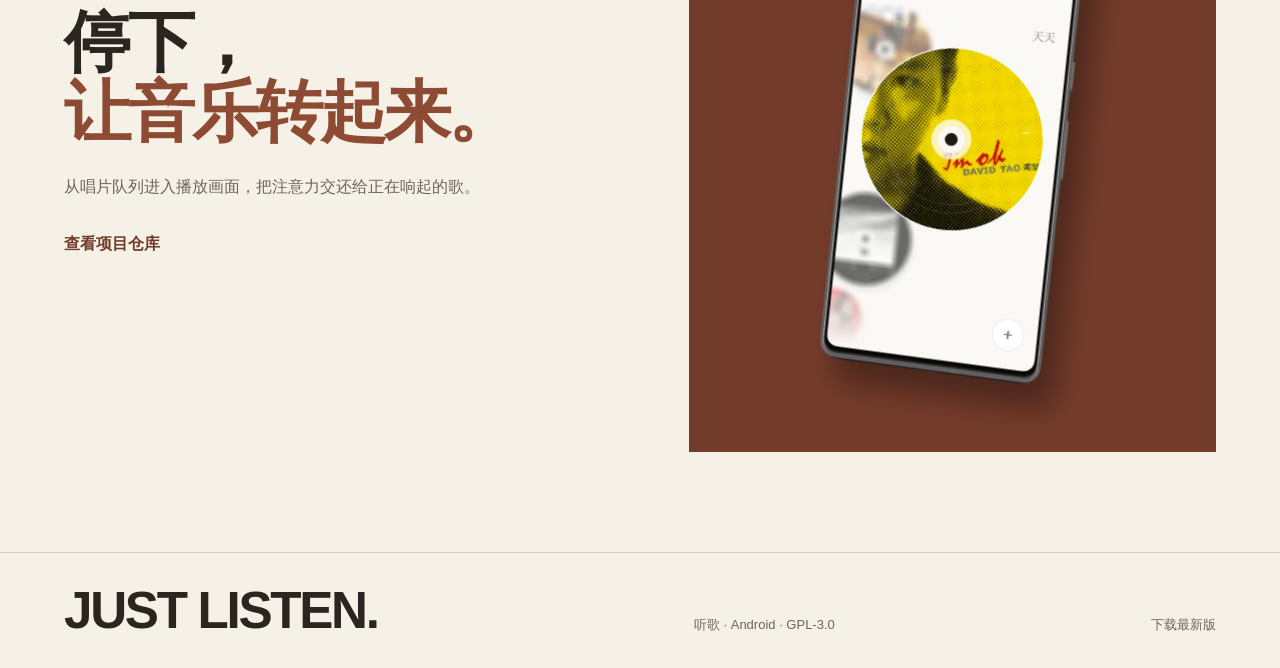
==== commit d48f1cfd: "fix: 修复播放提示与导入页背景并准备 0.0.2 发布" ====
--- a/docs/index.html
+++ b/docs/index.html
@@ -21,7 +21,7 @@
         <h1 id="hero-title">JUST<br>LISTEN<span>.</span></h1>
         <p class="statement">把熟悉的音乐，<br>放回指尖。</p>
         <p class="description">沿着唱片滑动，停在想听的那一首。<br>一个正在打磨的 Android 本地音乐播放器。</p>
-        <div class="hero-actions"><a class="button button-dark" href="https://github.com/Frrrrrranz/JustListen/releases/download/V0.0.1/JustListen-V0.0.1.apk" aria-label="下载 Android 安装包">下载</a><a class="text-link" href="#screens">查看界面</a></div>
+        <div class="hero-actions"><a class="button button-dark" href="https://github.com/Frrrrrranz/JustListen/releases/latest/download/JustListen.apk" aria-label="下载 Android 安装包">下载</a><a class="text-link" href="#screens">查看界面</a></div>
       </div>
       <div class="hero-plate" aria-label="听歌应用主页预览">
         <span class="plate-label">01 / THE GALLERY</span>
@@ -59,6 +59,6 @@
       </div>
     </section>
   </main>
-  <footer><strong>JUST LISTEN.</strong><span>听歌 · Android · GPL-3.0</span><span>V0.0.1 已发布</span></footer>
+  <footer><strong>JUST LISTEN.</strong><span>听歌 · Android · GPL-3.0</span><span>下载最新版</span></footer>
 </body>
 </html>
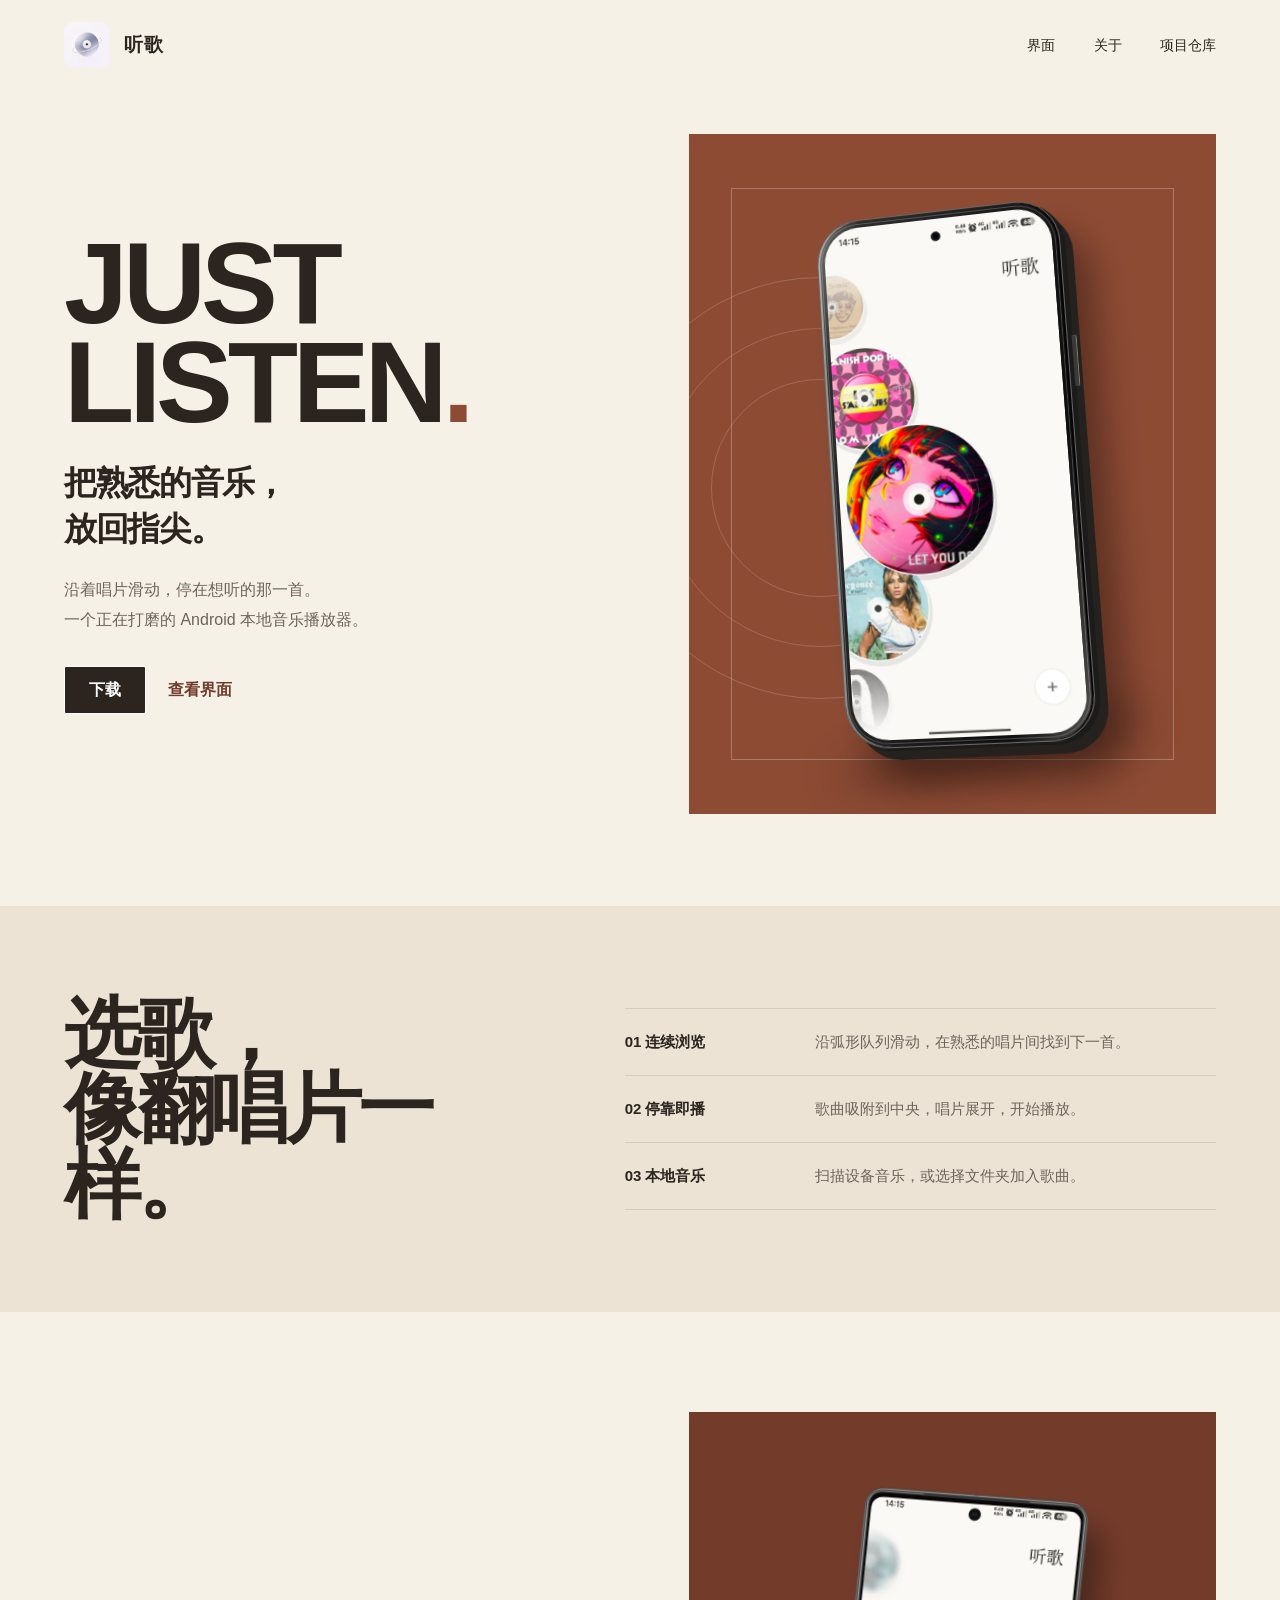
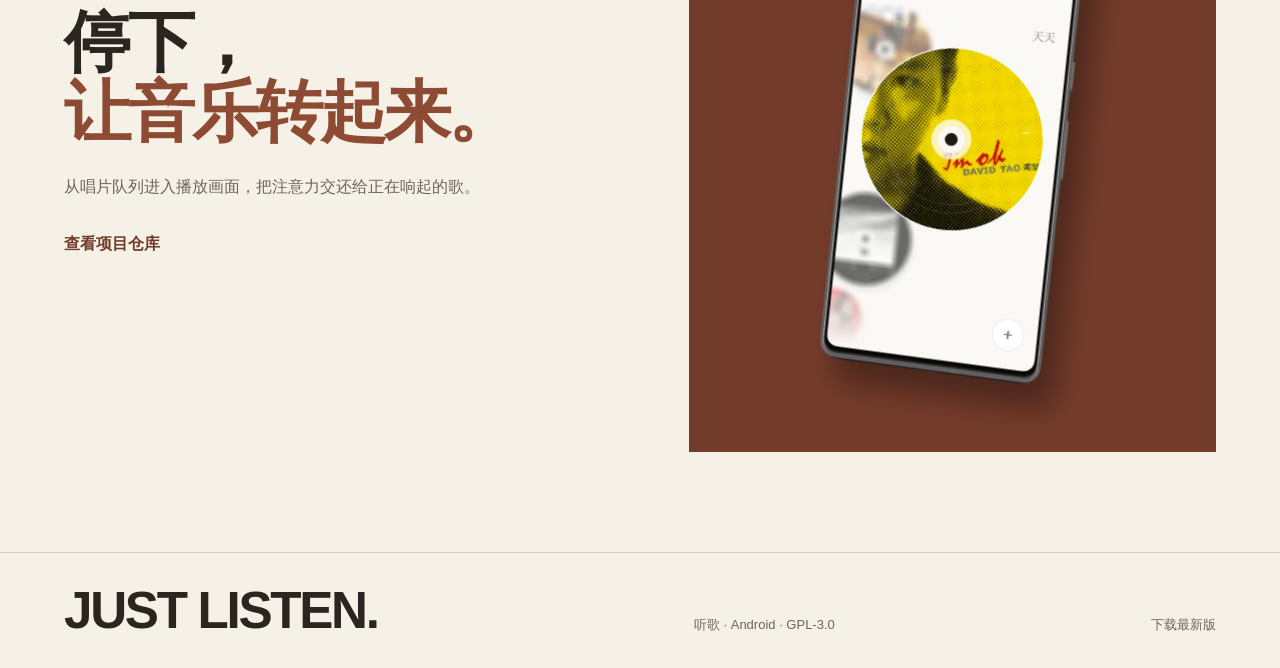
==== commit 45ff5ca2: "fix: 移除官网首页画廊角标" ====
--- a/docs/index.html
+++ b/docs/index.html
@@ -24,7 +24,6 @@
         <div class="hero-actions"><a class="button button-dark" href="https://github.com/Frrrrrranz/JustListen/releases/latest/download/JustListen.apk" aria-label="下载 Android 安装包">下载</a><a class="text-link" href="#screens">查看界面</a></div>
       </div>
       <div class="hero-plate" aria-label="听歌应用主页预览">
-        <span class="plate-label">01 / THE GALLERY</span>
         <div class="plate-disc" aria-hidden="true"></div>
         <div class="device-stage">
           <div class="device device-home">
--- a/docs/hermes.css
+++ b/docs/hermes.css
@@ -28,7 +28,6 @@
 .button-dark:hover { background: var(--rust-dark); }
 .hero-plate { position: relative; display: flex; align-items: center; justify-content: center; height: min(680px, 59vw); min-height: 510px; overflow: hidden; background: var(--rust); }
 .hero-plate::before { content: ""; position: absolute; inset: 8%; border: 1px solid rgba(255,255,255,.26); }
-.plate-label { position: absolute; top: 26px; left: 28px; z-index: 2; color: #f7e9d6; font: 700 12px "Arial Narrow", Arial, sans-serif; letter-spacing: .15em; }
 .plate-disc { position: absolute; top: 21%; left: -15%; width: 80%; aspect-ratio: 1; border: 1px solid rgba(255,255,255,.17); border-radius: 50%; }
 .plate-disc::before, .plate-disc::after { content: ""; position: absolute; inset: 12%; border: 1px solid rgba(255,255,255,.16); border-radius: 50%; }
 .plate-disc::after { inset: 24%; }
